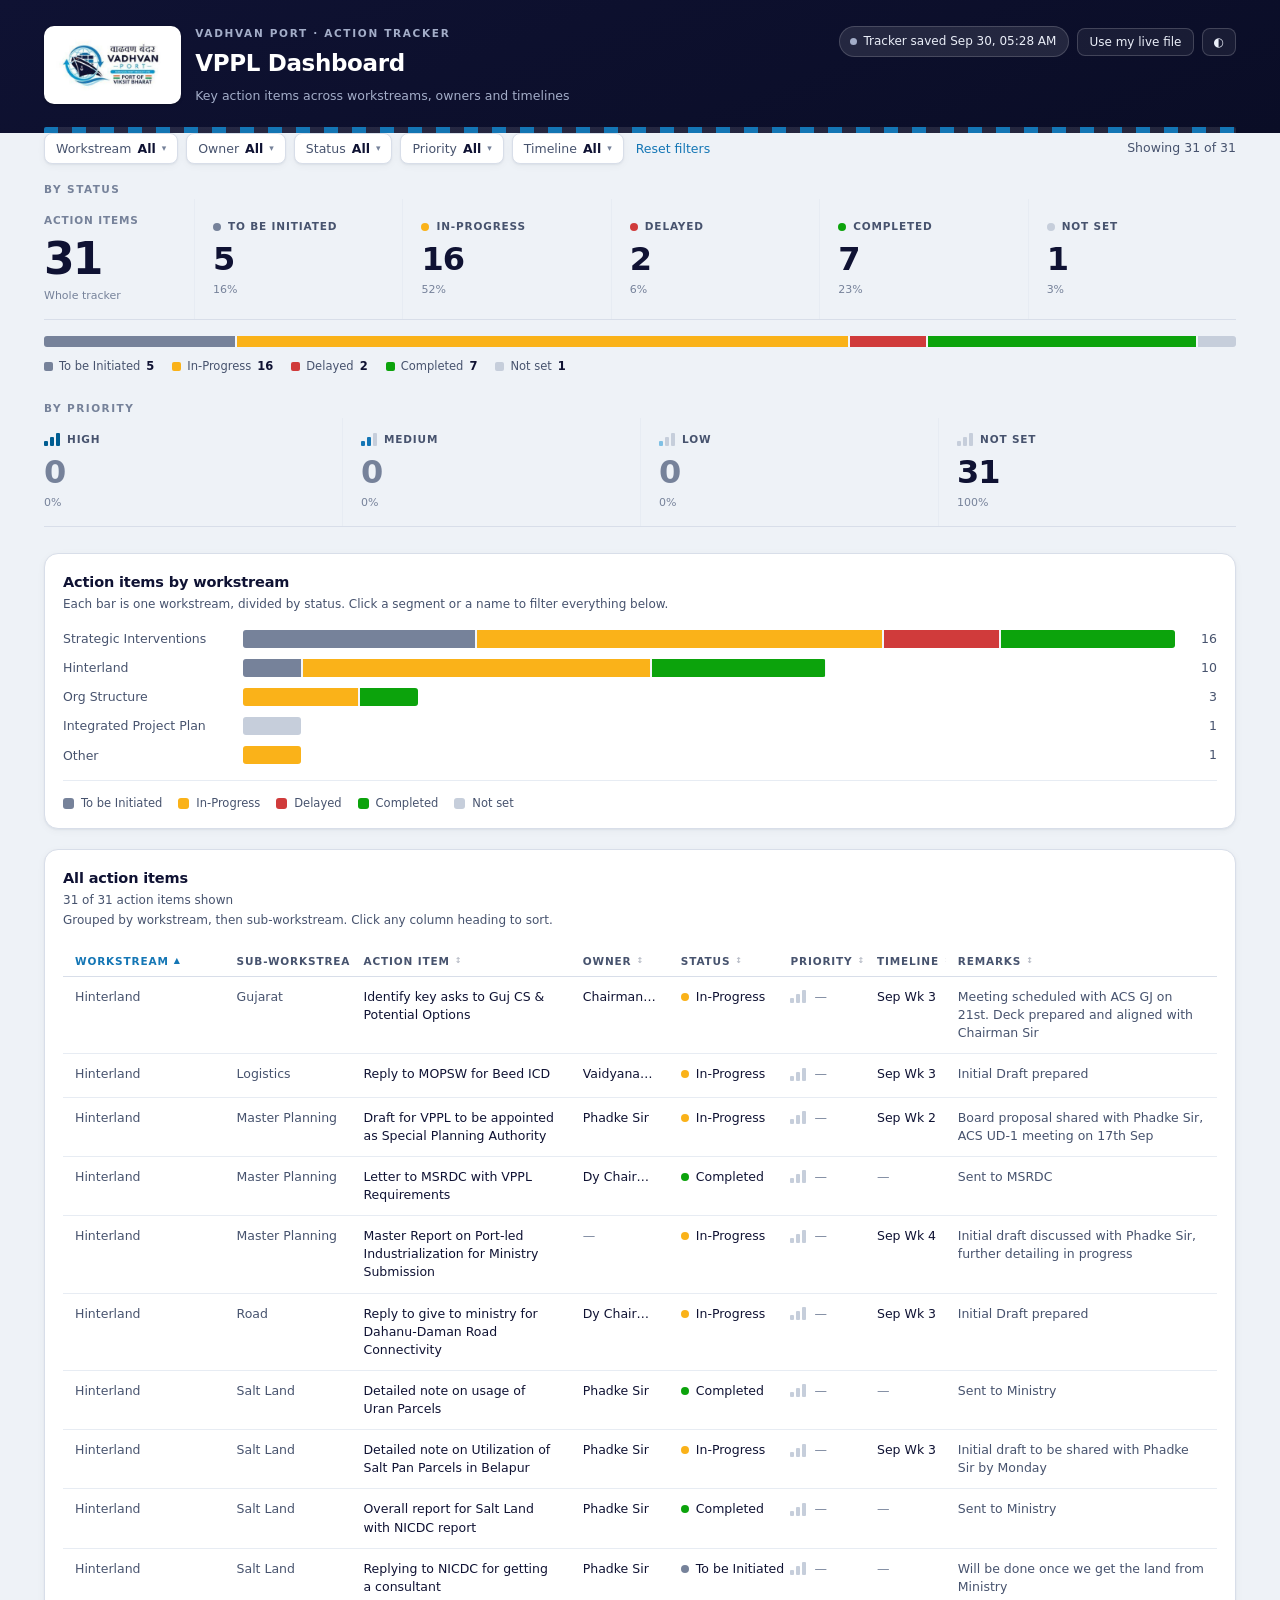
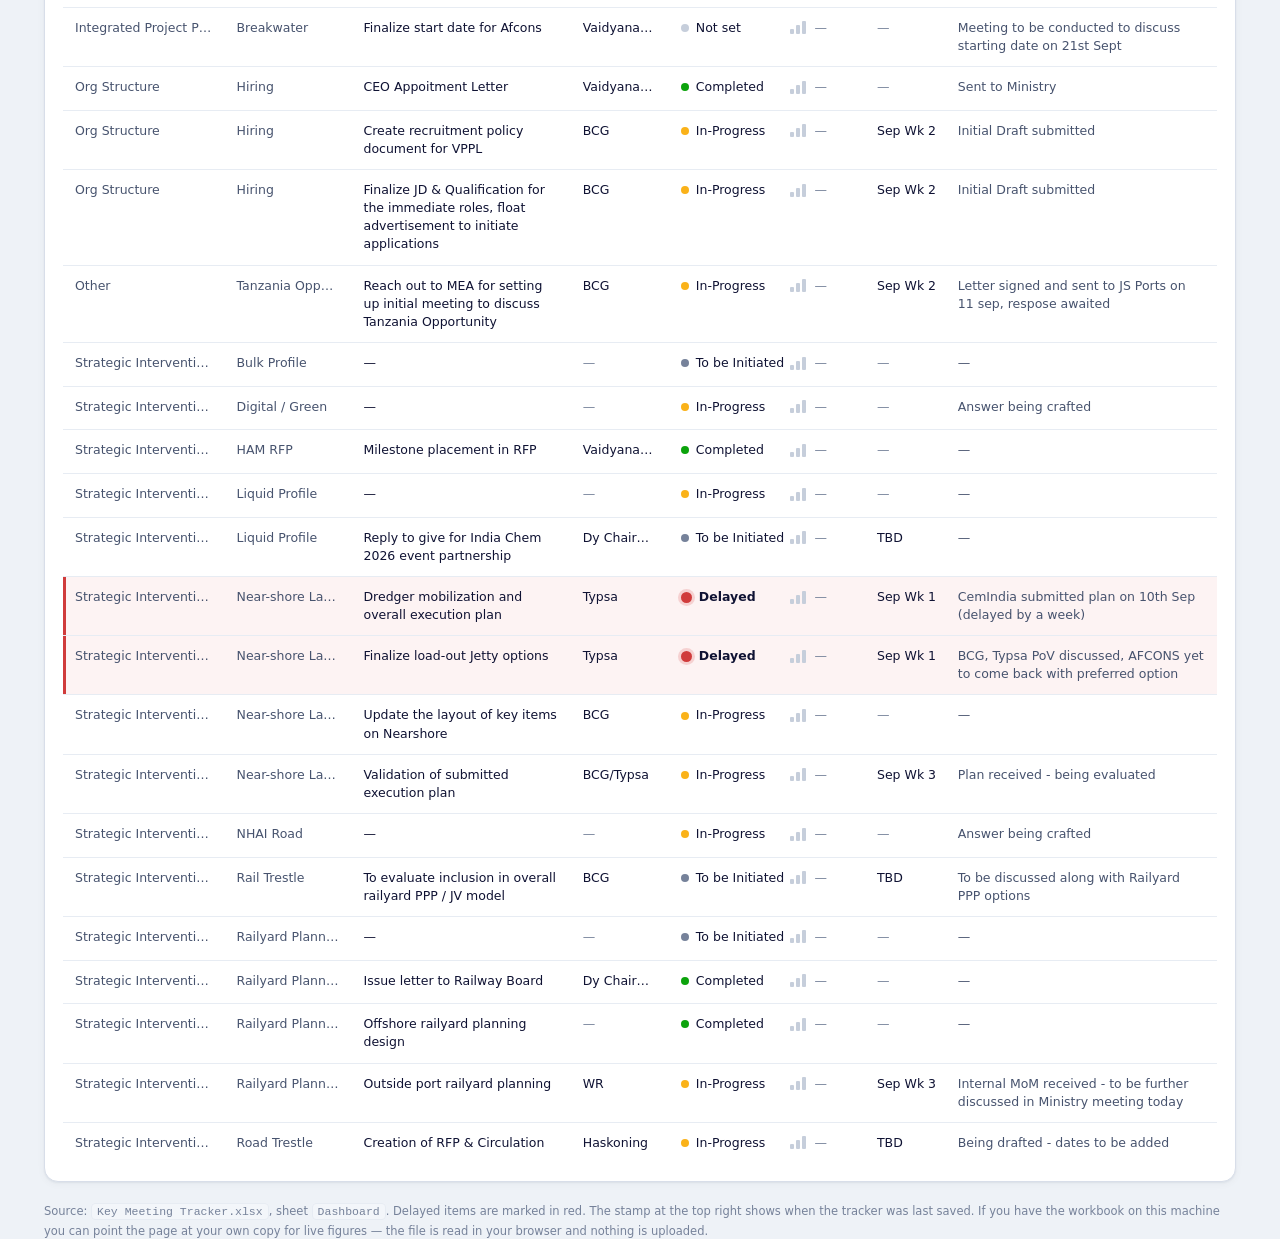
==== index.html @ 3ae9d43d "VPPL dashboard - static site" ====
<!DOCTYPE html>
<html lang="en">
<head>
<meta charset="UTF-8">
<meta name="viewport" content="width=device-width, initial-scale=1.0">
<title>VPPL Dashboard</title>
<link rel="stylesheet" href="base.css">
<link rel="stylesheet" href="v2.css">
</head>
<body>

<header class="masthead">
  <div class="shell">
    <div class="masthead-inner">
      <div class="brand">
        <span class="logo-chip"><img src="logo.png" alt="Vadhvan Port"></span>
        <div>
          <p class="eyebrow">Vadhvan Port &middot; Action Tracker</p>
          <h1>VPPL Dashboard</h1>
          <p>Key action items across workstreams, owners and timelines</p>
        </div>
      </div>
      <div class="masthead-tools">
        <span class="pill" id="statusPill"><span class="dot" id="statusDot"></span><span id="statusText">Loading&hellip;</span></span>
        <button class="ghost" id="btnLive" hidden>Use my live file</button>
        <label class="ghost" id="lblLoadCopy" for="filePicker" hidden>Load my copy&hellip;</label>
        <input type="file" id="filePicker" accept=".xlsx" style="display:none;">
        <button class="ghost" id="btnRefresh" hidden>Refresh</button>
        <button class="ghost" id="btnTheme" title="Switch light or dark">&#9680;</button>
      </div>
    </div>
    <div class="sounding" aria-hidden="true"></div>
  </div>
</header>

<main class="shell">

  <div class="banner" id="banner" role="status"><span id="bannerText"></span></div>

  <div class="boot-warning" id="bootWarning">
    <strong>The dashboard scripts did not run.</strong>
    If this message is still showing, the page's JavaScript was blocked or failed to load. Check that
    styles.css, xlsx.full.min.js, snapshot.js and app.js all sit alongside index.html on the server;
    the browser console will name the file it could not run.
  </div>

  <div id="dash" hidden>

    <div class="toolbar" id="toolbar">
      <button class="tb-reset" id="btnReset">Reset filters</button>
      <span class="tb-count" id="resultCount"></span>
    </div>

    <section class="strip" aria-label="Summary by status">
      <p class="strip-label">By status</p>
      <div class="stats" id="stats" data-style="rail"></div>
    </section>

    <section class="strip" aria-label="Summary by priority">
      <p class="strip-label">By priority</p>
      <div class="stats" id="priorityStats" data-style="rail"></div>
    </section>

    <section class="card">
      <div class="card-head">
        <div>
          <h2>Action items by workstream</h2>
          <p class="sub">Each bar is one workstream, divided by status. Click a segment or a name to filter everything below.</p>
        </div>
      </div>
      <div class="bars" id="bars"></div>
      <div class="legend" id="statusLegend"></div>
    </section>

    <section class="card" id="priorityCard" hidden>
      <div class="card-head">
        <div>
          <h2>Priority</h2>
          <p class="sub">Taller bars mean higher priority, the way deeper soundings read on a chart. Click to filter.</p>
        </div>
        <div class="pri-legend" id="priorityLegend"></div>
      </div>
      <div class="bars" id="priorityBars"></div>
    </section>

    <section class="card">
      <div class="card-head">
        <div>
          <h2>All action items</h2>
          <p class="sub" id="tableSub"></p>
          <p class="sub">Grouped by workstream, then sub-workstream. Click any column heading to sort.</p>
        </div>
      </div>
      <div class="table-scroll">
        <table>
          <colgroup>
            <col style="width:14%"><col style="width:11%"><col style="width:19%"><col style="width:8.5%">
            <col style="width:9.5%"><col style="width:7.5%"><col style="width:7%"><col style="width:23.5%">
          </colgroup>
          <thead>
            <tr>
              <th scope="col" data-key="workstream">Workstream</th>
              <th scope="col" data-key="subWorkstream">Sub-Workstream</th>
              <th scope="col" data-key="actionItem">Action Item</th>
              <th scope="col" data-key="owner">Owner</th>
              <th scope="col" data-key="status">Status</th>
              <th scope="col" data-key="priority">Priority</th>
              <th scope="col" data-key="timeline">Timeline</th>
              <th scope="col" data-key="remarks">Remarks</th>
            </tr>
          </thead>
          <tbody id="tableBody"></tbody>
        </table>
      </div>
    </section>

    <footer>
      Source: <code>Key Meeting Tracker.xlsx</code>, sheet <code>Dashboard</code>. Delayed items are marked in red.
      The stamp at the top right shows when the tracker was last saved. If you have the workbook on this
      machine you can point the page at your own copy for live figures &mdash; the file is read in your
      browser and nothing is uploaded.
    </footer>

  </div>
</main>

<div class="tip" id="tip" role="tooltip"></div>

<script src="xlsx.full.min.js"></script>
<script src="snapshot.js"></script>
<script src="app.js"></script>
</body>
</html>
---- base.css ----
/* VPPL Dashboard - port & maritime treatment.
   Light ground is sea-mist rather than paper-cream; depth-of-water blues carry
   priority, and the reserved status palette carries state. The two never share a hue. */

:root{
  color-scheme: light;

  /* Palette sampled pixel-for-pixel from the Vadhvan Port logo:
       #0F1233 navy   - the VADHVAN wordmark
       #1476B5 ocean  - the ship and wave marks
       #005D91 deep   - the darkest wave cores
     The logo's saffron and green (#1E7D43) are deliberately NOT used anywhere in the
     data, because they would be mistaken for the In-Progress and Completed status
     colours. Brand identity lives in the chrome; status keeps its own meaning. */
  --brand-navy:#0f1233;
  --brand-blue:#1476b5;
  --brand-deep:#005d91;

  --page:#eef2f7;
  --surface:#ffffff;
  --surface-sunk:#f3f6fa;
  --masthead:#0f1233;
  --masthead-2:#0a0d26;

  --ink:#0f1233;
  --ink-2:#47536e;
  --ink-3:#76829a;
  --ink-on-deep:#eaeef8;
  --ink-on-deep-2:#a3adc8;

  --rule:#d8dee9;
  --rule-soft:#e7ecf3;
  --accent:#1476b5;
  --accent-soft:rgba(20,118,181,0.10);

  /* state - reserved, never reused for a series */
  --st-good:#0ca30c;
  --st-warning:#fab219;
  --st-serious:#ec835a;
  --st-critical:#d03b3b;
  --st-neutral:#76829a;
  --st-unset:#c6cedb;

  /* priority - deep to shallow in the logo's own blues, so it never collides with a
     status colour. The bar count carries the rank as well as the shade. */
  --pri-high:#005d91;
  --pri-med:#1476b5;
  --pri-low:#7fc0e4;
  --pri-none:#c6cedb;

  --shadow:0 1px 2px rgba(11,42,63,0.06), 0 2px 8px rgba(11,42,63,0.04);
  --shadow-lift:0 8px 24px rgba(11,42,63,0.16);
}

@media (prefers-color-scheme: dark){
  :root:not([data-theme="light"]){
    color-scheme: dark;
    --page:#060912;
    --surface:#0d1224;
    --surface-sunk:#141a30;
    --masthead:#0a0d26;
    --masthead-2:#060912;

    --ink:#e9edf7;
    --ink-2:#a6b1c9;
    --ink-3:#7b87a0;
    --ink-on-deep:#eaeef8;
    --ink-on-deep-2:#a3adc8;

    --rule:#1e2740;
    --rule-soft:#161d31;
    --accent:#4fa8dc;
    --accent-soft:rgba(79,168,220,0.16);

    --st-neutral:#7b87a0;
    --st-unset:#232c42;

    --pri-high:#a9d8f2;
    --pri-med:#4fa8dc;
    --pri-low:#1476b5;
    --pri-none:#232c42;

    --shadow:0 1px 2px rgba(0,0,0,0.5), 0 2px 10px rgba(0,0,0,0.35);
    --shadow-lift:0 10px 28px rgba(0,0,0,0.55);
  }
}
:root[data-theme="dark"]{
  color-scheme: dark;
  --page:#060912;
  --surface:#0d1224;
  --surface-sunk:#141a30;
  --masthead:#0a0d26;
  --masthead-2:#060912;

  --ink:#e9edf7;
  --ink-2:#a6b1c9;
  --ink-3:#7b87a0;
  --ink-on-deep:#eaeef8;
  --ink-on-deep-2:#a3adc8;

  --rule:#1e2740;
  --rule-soft:#161d31;
  --accent:#4fa8dc;
  --accent-soft:rgba(79,168,220,0.16);

  --st-neutral:#7b87a0;
  --st-unset:#232c42;

  --pri-high:#a9d8f2;
  --pri-med:#4fa8dc;
  --pri-low:#1476b5;
  --pri-none:#232c42;

  --shadow:0 1px 2px rgba(0,0,0,0.5), 0 2px 10px rgba(0,0,0,0.35);
  --shadow-lift:0 10px 28px rgba(0,0,0,0.55);
}

*{ box-sizing:border-box; }
[hidden]{ display:none !important; }

body{
  margin:0;
  background:var(--page);
  color:var(--ink);
  font-family: system-ui, -apple-system, "Segoe UI", sans-serif;
  font-size:14px;
  line-height:1.45;
  -webkit-font-smoothing:antialiased;
}

.shell{ max-width:1240px; margin:0 auto; padding:0 24px; }
@media (max-width:640px){ .shell{ padding:0 16px; } }

/* ---------- masthead ---------- */
.masthead{
  background:linear-gradient(160deg, var(--masthead) 0%, var(--masthead-2) 100%);
  color:var(--ink-on-deep);
  padding-block:26px 0;
}
.masthead-inner{ display:flex; flex-wrap:wrap; align-items:flex-start; justify-content:space-between; gap:20px; }
/* The logo sits on a white chip so it reads cleanly on the deep ground whether or not
   the source artwork has a transparent background. */
.brand{ display:flex; align-items:center; gap:14px; }
.logo-chip{
  background:#fff; border-radius:10px; padding:7px 9px; flex:none;
  box-shadow:0 1px 3px rgba(0,0,0,0.25);
}
/* The lockup carries three lines of small type, so it needs real height to stay legible. */
.logo-chip img{ display:block; height:64px; width:auto; }
@media (max-width:520px){ .logo-chip img{ height:44px; } }

.brand h1{
  margin:0;
  font-size:23px;
  font-weight:650;
  letter-spacing:-0.015em;
  color:#fff;
}
.brand .eyebrow{
  margin:0 0 6px;
  font-size:10.5px;
  font-weight:600;
  letter-spacing:0.16em;
  text-transform:uppercase;
  color:var(--ink-on-deep-2);
}
.brand p{ margin:6px 0 0; font-size:12.5px; color:var(--ink-on-deep-2); }

.masthead-tools{ display:flex; flex-wrap:wrap; align-items:center; gap:8px; }

.pill{
  display:inline-flex; align-items:center; gap:7px;
  font-size:12px; color:var(--ink-on-deep);
  background:rgba(255,255,255,0.10);
  border:1px solid rgba(255,255,255,0.16);
  border-radius:999px; padding:6px 12px 6px 10px;
}
.pill .dot{ width:7px; height:7px; border-radius:50%; background:var(--ink-on-deep-2); flex:none; }
.pill .dot.live{ background:#43d17a; animation:beacon 2.4s ease-in-out infinite; }
@media (prefers-reduced-motion: reduce){ .pill .dot.live{ animation:none; } }
@keyframes beacon{ 0%,100%{ box-shadow:0 0 0 0 rgba(67,209,122,0.45);} 55%{ box-shadow:0 0 0 5px rgba(67,209,122,0);} }

.ghost{
  appearance:none; cursor:pointer; font-family:inherit; font-size:12px;
  color:var(--ink-on-deep); background:rgba(255,255,255,0.06);
  border:1px solid rgba(255,255,255,0.18); border-radius:8px; padding:6px 11px;
  display:inline-block;
}
.ghost:hover{ background:rgba(255,255,255,0.14); }
.ghost:focus-visible, .filter-btn:focus-visible, .seg:focus-visible{ outline:2px solid #6fd0ee; outline-offset:2px; }

/* Chart scale bar: alternating ticks, the way a nautical chart prints its scale. */
.sounding{
  height:6px; margin-top:22px;
  background:repeating-linear-gradient(90deg,
    var(--brand-blue) 0 14px,
    rgba(255,255,255,0.10) 14px 28px);
  border-radius:2px 2px 0 0;
}

/* ---------- body ---------- */
main{ padding-block:22px 64px; }

.banner{ display:none; gap:10px; align-items:flex-start; border-radius:10px; padding:12px 14px; margin-bottom:16px; font-size:13px; border:1px solid var(--rule); background:var(--surface); }
.banner.show{ display:flex; }
.banner.error{ background:rgba(208,59,59,0.10); }
.banner.warning{ background:rgba(250,178,25,0.15); }
.banner.info{ background:var(--accent-soft); }

.boot-warning{ background:rgba(250,178,25,0.15); border:1px solid var(--rule); border-radius:10px; padding:14px 16px; font-size:13px; }
.boot-warning strong{ display:block; margin-bottom:4px; }

/* ---------- filters ---------- */
.toolbar{ display:flex; flex-wrap:wrap; align-items:center; gap:8px; margin-bottom:18px; }
.filter{ position:relative; }
.filter-btn{
  display:flex; align-items:center; gap:6px; cursor:pointer; font-family:inherit; font-size:12.5px;
  background:var(--surface); color:var(--ink); border:1px solid var(--rule);
  border-radius:8px; padding:7px 11px; box-shadow:var(--shadow);
}
.filter-btn:hover{ border-color:var(--accent); }
.filter-btn .fname{ color:var(--ink-2); }
.filter-btn .fval{ font-weight:650; }
.filter-btn .caret{ color:var(--ink-3); font-size:9px; }
.filter-panel{
  position:absolute; top:calc(100% + 6px); left:0; z-index:30;
  min-width:236px; max-width:300px; background:var(--surface);
  border:1px solid var(--rule); border-radius:10px; box-shadow:var(--shadow-lift); padding:8px;
}
.filter-panel[hidden]{ display:none; }
.panel-actions{ display:flex; gap:8px; padding:2px 4px 8px; border-bottom:1px solid var(--rule-soft); margin-bottom:6px; }
.panel-actions button{ background:none; border:none; cursor:pointer; font-family:inherit; color:var(--accent); font-size:12px; padding:2px 4px; }
.panel-options{ max-height:260px; overflow-y:auto; display:flex; flex-direction:column; gap:1px; }
.opt{ display:flex; align-items:center; gap:8px; padding:6px; border-radius:6px; font-size:12.5px; cursor:pointer; }
.opt:hover{ background:var(--surface-sunk); }
.opt input{ flex:none; accent-color:var(--accent); }
.opt span{ overflow:hidden; text-overflow:ellipsis; white-space:nowrap; }
.tb-reset{ background:none; border:none; cursor:pointer; font-family:inherit; color:var(--accent); font-size:12.5px; padding:6px 4px; }
.tb-count{ margin-left:auto; color:var(--ink-2); font-size:12.5px; font-variant-numeric:tabular-nums; }

/* ---------- cards ---------- */
.card{ background:var(--surface); border:1px solid var(--rule); border-radius:14px; box-shadow:var(--shadow); padding:18px 18px 16px; margin-bottom:20px; }
.card-head{ display:flex; flex-wrap:wrap; align-items:baseline; justify-content:space-between; gap:10px; margin-bottom:16px; }
.card h2{ margin:0; font-size:14.5px; font-weight:650; letter-spacing:-0.01em; }
.card .sub{ margin:3px 0 0; font-size:12px; color:var(--ink-2); }

/* ---------- workstream bars ---------- */
.bars{ display:flex; flex-direction:column; gap:11px; }
.bar-row{ display:grid; grid-template-columns:168px 1fr 30px; align-items:center; gap:12px; }
@media (max-width:640px){ .bar-row{ grid-template-columns:104px 1fr 26px; gap:8px; } }
.bar-name{
  font-size:12.5px; color:var(--ink-2); overflow:hidden; text-overflow:ellipsis; white-space:nowrap;
  background:none; border:0; padding:0; font-family:inherit; text-align:left; cursor:pointer; width:100%;
}
.bar-name:hover{ color:var(--accent); text-decoration:underline; }
.bar-name:focus-visible{ outline:2px solid var(--accent); outline-offset:2px; border-radius:3px; }
.bar-track{ display:flex; gap:2px; height:18px; border-radius:3px; overflow:hidden; background:var(--surface-sunk); }
.seg{ height:100%; min-width:3px; border:0; padding:0; cursor:pointer; }
.seg:hover, .seg:focus{ filter:brightness(1.12); }
.bar-total{ font-size:12.5px; color:var(--ink-2); text-align:right; font-variant-numeric:tabular-nums; }
.bar-row.is-dim{ opacity:.34; }
.bar-row.is-sel .bar-name{ color:var(--accent); font-weight:650; }

.legend{ display:flex; flex-wrap:wrap; gap:16px; margin-top:16px; padding-top:14px; border-top:1px solid var(--rule-soft); }
.legend-item{ display:flex; align-items:center; gap:7px; font-size:11.5px; color:var(--ink-2); }
.legend-swatch{ width:11px; height:11px; border-radius:3px; flex:none; }

/* ---------- priority meter ---------- */
.pri{ display:inline-flex; align-items:center; gap:8px; white-space:nowrap; }
.meter{ display:inline-flex; align-items:flex-end; gap:2px; height:13px; }
.meter i{ width:4px; border-radius:1px; background:var(--pri-none); display:block; }
.meter i:nth-child(1){ height:5px; }
.meter i:nth-child(2){ height:9px; }
.meter i:nth-child(3){ height:13px; }
.pri-label{ font-size:12.5px; }
.pri-high .pri-label, .pri-med .pri-label{ font-weight:600; }
.pri-none .pri-label{ color:var(--ink-3); }

.pri-legend{ display:flex; flex-wrap:wrap; align-items:center; gap:16px; }
.pri-legend .legend-item .meter{ height:12px; }

/* ---------- table ---------- */
.table-scroll{ overflow-x:auto; }
table{ border-collapse:collapse; table-layout:fixed; width:100%; min-width:1020px; font-size:12.5px; }
thead th{
  text-align:left; padding:0; white-space:nowrap;
  border-bottom:1px solid var(--rule); position:sticky; top:0; background:var(--surface); z-index:2;
}
.th-sort{
  display:flex; align-items:center; gap:5px; width:100%;
  background:none; border:0; padding:9px 12px; cursor:pointer; text-align:left;
  font-family:inherit; font-size:10.5px; font-weight:600; letter-spacing:0.08em;
  text-transform:uppercase; color:var(--ink-2);
}
.th-sort:hover{ color:var(--accent); }
.th-sort:focus-visible{ outline:2px solid var(--accent); outline-offset:-2px; }
.th-arrow{ font-size:8px; opacity:.4; }
thead th.is-sorted .th-sort{ color:var(--accent); }
thead th.is-sorted .th-arrow{ opacity:1; }
tbody td{ padding:11px 12px; border-bottom:1px solid var(--rule-soft); vertical-align:top; }
tbody tr:last-child td{ border-bottom:0; }
tbody tr:hover td{ background:var(--surface-sunk); }
tbody tr.is-delayed td{ background:rgba(208,59,59,0.06); }
tbody tr.is-delayed:hover td{ background:rgba(208,59,59,0.11); }
tbody tr.is-delayed td:first-child{ box-shadow:inset 3px 0 0 var(--st-critical); }
td.c-stream{ color:var(--ink-2); overflow:hidden; text-overflow:ellipsis; white-space:nowrap; }
td.c-action{ overflow-wrap:anywhere; }
/* Remarks carry the detail people actually read, including line breaks typed in the
   sheet, so they wrap in full rather than being clipped to one line. */
td.c-remarks{ color:var(--ink-2); }
td.c-remarks span{ display:block; white-space:pre-wrap; overflow-wrap:anywhere; }
td.c-owner{ overflow:hidden; text-overflow:ellipsis; white-space:nowrap; }
td.c-time{ white-space:nowrap; }
td.c-blank{ color:var(--ink-3); }
.state{ display:inline-flex; align-items:center; gap:7px; white-space:nowrap; }
.state-dot{ width:8px; height:8px; border-radius:50%; flex:none; }
.state.is-delayed .state-dot{ width:11px; height:11px; box-shadow:0 0 0 3px rgba(208,59,59,0.18); }
.state.is-delayed{ font-weight:650; }
.empty td{ text-align:center; color:var(--ink-2); padding:34px 12px; }

/* ---------- tooltip ---------- */
.tip{
  position:fixed; z-index:60; pointer-events:none; max-width:250px;
  background:var(--masthead); color:#fff; border-radius:8px; padding:8px 11px; font-size:12px;
  box-shadow:var(--shadow-lift); opacity:0; transform:translateY(4px);
  transition:opacity .12s ease, transform .12s ease;
}
.tip.show{ opacity:1; transform:translateY(0); }
.tip b{ display:block; font-size:13px; }
.tip span{ display:block; opacity:.75; margin-top:1px; }

footer{ color:var(--ink-3); font-size:11.5px; line-height:1.6; }
footer code{ background:var(--surface-sunk); border:1px solid var(--rule-soft); padding:1px 5px; border-radius:4px; }
---- v2.css ----
/* v2 - stat rail + pipeline.
   No boxes at all: the figures sit straight on the page, separated by hairlines, the way
   Grafana and Mercury lead with big numbers. Composition moves into one slim pipeline bar
   underneath, which is the honest way to read a part-to-whole across five states. */

.strip{ margin-bottom:26px; }
.strip-label{
  margin:0 0 2px; font-size:10.5px; font-weight:650; letter-spacing:0.14em;
  text-transform:uppercase; color:var(--ink-3);
}

.stats{
  display:flex; flex-wrap:wrap; align-items:stretch;
  border-bottom:1px solid var(--rule);
}

.rail-cell{
  flex:1 1 130px; min-width:118px;
  background:none; border:0; border-left:1px solid var(--rule-soft);
  padding:14px 18px 15px; margin:0;
  font:inherit; color:inherit; text-align:left; cursor:pointer;
  position:relative;
  transition:background .14s ease;
}
.rail-cell:first-child{ border-left:0; padding-left:0; }
.rail-cell:hover{ background:var(--surface-sunk); }
.rail-cell:focus-visible{ outline:2px solid var(--accent); outline-offset:-2px; }

/* Selection is an underline in the group's own colour - no ring, no fill. */
.rail-cell::after{
  content:''; position:absolute; left:0; right:0; bottom:-1px; height:2px;
  background:var(--c, var(--accent)); opacity:0; transition:opacity .14s ease;
}
.rail-cell.is-active::after{ opacity:1; }
.rail-cell.is-active .rc-value{ color:var(--ink); }

.rc-label{
  display:flex; align-items:center; gap:7px; margin-bottom:9px;
  font-size:10.5px; font-weight:650; letter-spacing:0.08em; text-transform:uppercase;
  color:var(--ink-2); white-space:nowrap;
}
.rc-dot{ width:8px; height:8px; border-radius:50%; background:var(--c); flex:none; }
.rc-label .meter{ height:12px; }
.rc-value{
  display:block; font-size:32px; font-weight:650; line-height:1;
  letter-spacing:-0.03em; font-variant-numeric:tabular-nums; color:var(--ink);
}
.rc-sub{ display:block; margin-top:7px; font-size:11px; color:var(--ink-3); font-variant-numeric:tabular-nums; }
.rail-cell.is-empty .rc-value{ color:var(--ink-3); }

/* The headline figure is bigger and carries the brand navy, no panel behind it. */
.rail-cell.is-hero{ flex:0 0 auto; min-width:150px; padding-right:26px; }
.rail-cell.is-hero .rc-value{ font-size:44px; color:var(--brand-navy); letter-spacing:-0.04em; }
.rail-cell.is-hero .rc-label{ color:var(--ink-3); }
:root[data-theme="dark"] .rail-cell.is-hero .rc-value,
:root:not([data-theme="light"]) .rail-cell.is-hero .rc-value{ color:var(--ink); }

/* One slim bar carries the whole composition. */
.pipeline{
  display:flex; gap:2px; height:11px; margin-top:16px;
  border-radius:3px; overflow:hidden; background:var(--surface-sunk);
}
.pipe-seg{ height:100%; min-width:3px; border:0; padding:0; cursor:pointer; }
.pipe-seg:hover, .pipe-seg:focus{ filter:brightness(1.12); }
.pipe-seg:focus-visible{ outline:2px solid var(--accent); outline-offset:2px; }
.pipe-caption{
  display:flex; flex-wrap:wrap; gap:18px; margin-top:11px;
  font-size:11.5px; color:var(--ink-2);
}
.pipe-caption span{ display:flex; align-items:center; gap:6px; }
.pipe-caption i{ width:9px; height:9px; border-radius:2px; flex:none; }
.pipe-caption b{ color:var(--ink); font-variant-numeric:tabular-nums; }

@media (max-width:760px){
  .stats{ border-bottom:0; }
  .rail-cell{ flex:1 1 44%; border-left:0; border-top:1px solid var(--rule-soft); padding-left:0; }
  .rail-cell.is-hero{ flex:1 1 100%; border-top:0; }
  .rc-value{ font-size:26px; }
  .rail-cell.is-hero .rc-value{ font-size:36px; }
}
@media (prefers-reduced-motion: reduce){
  .rail-cell, .rail-cell::after{ transition:none; }
}
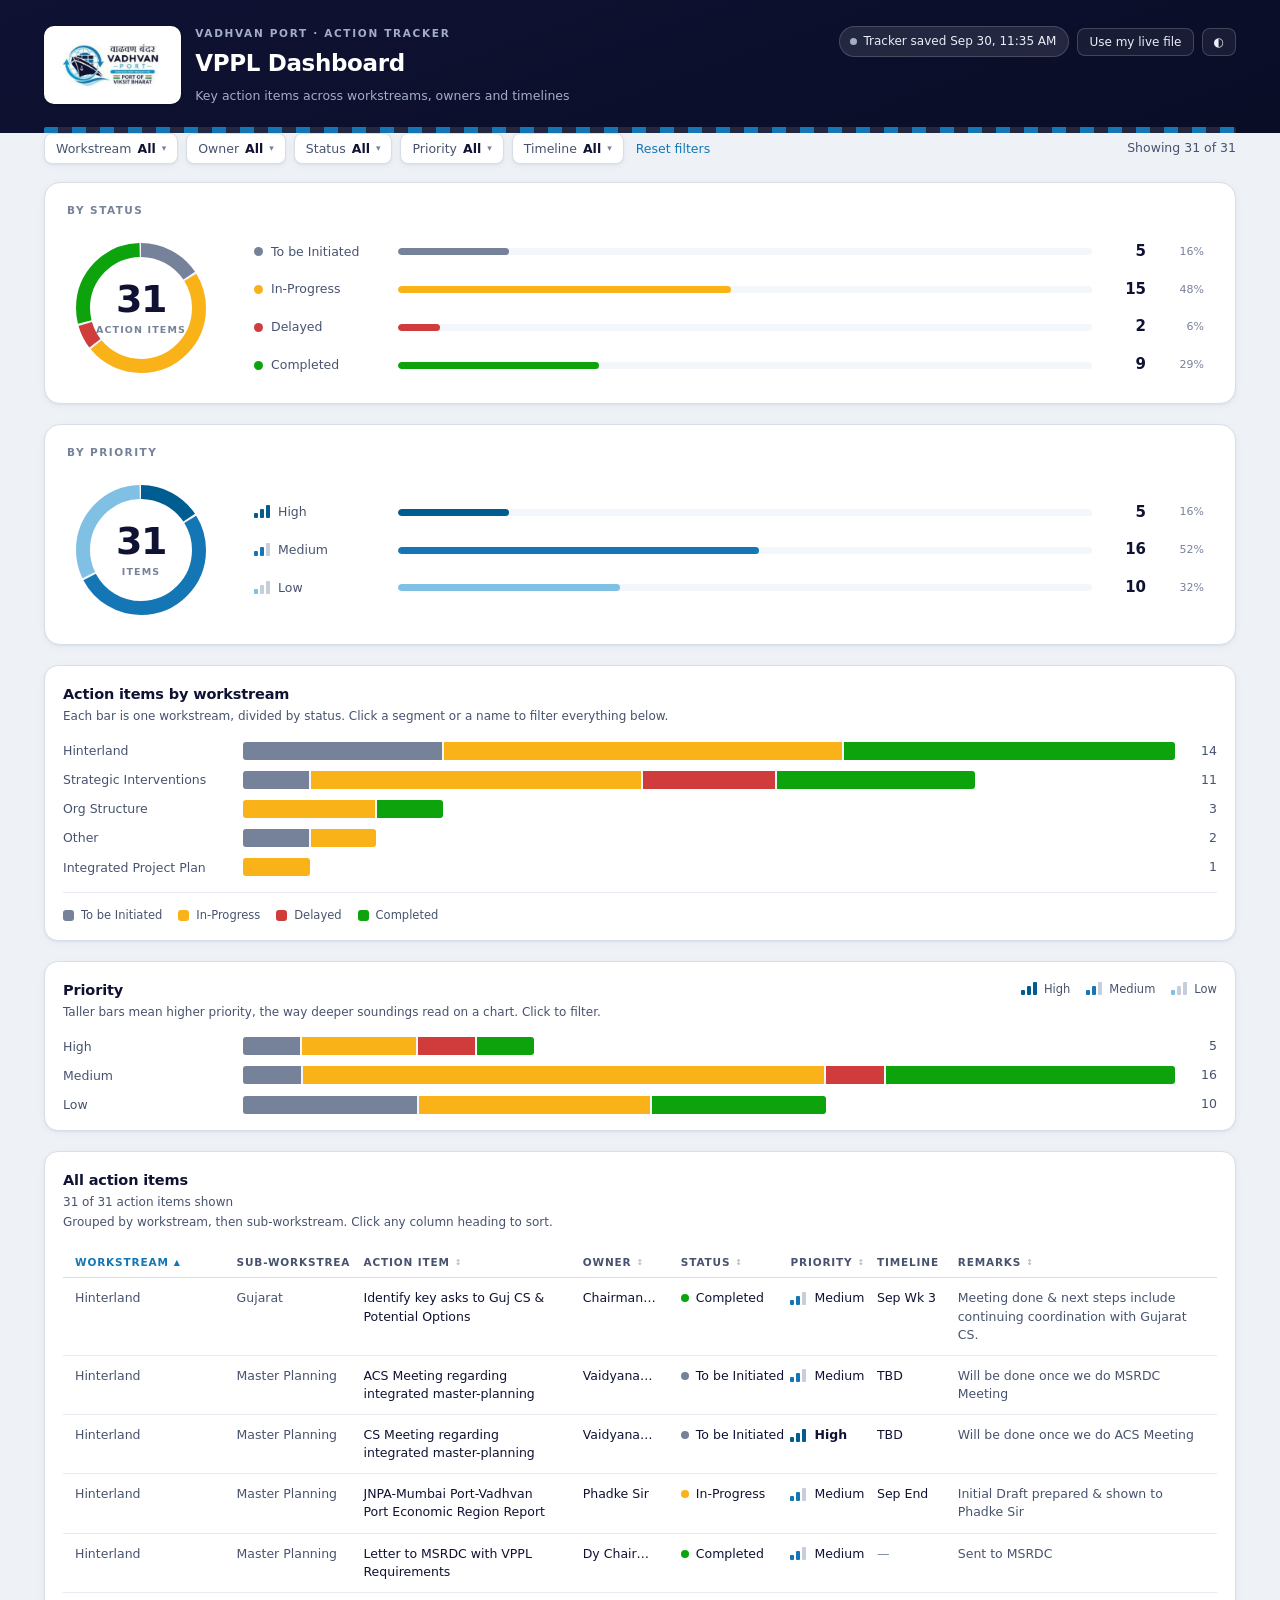
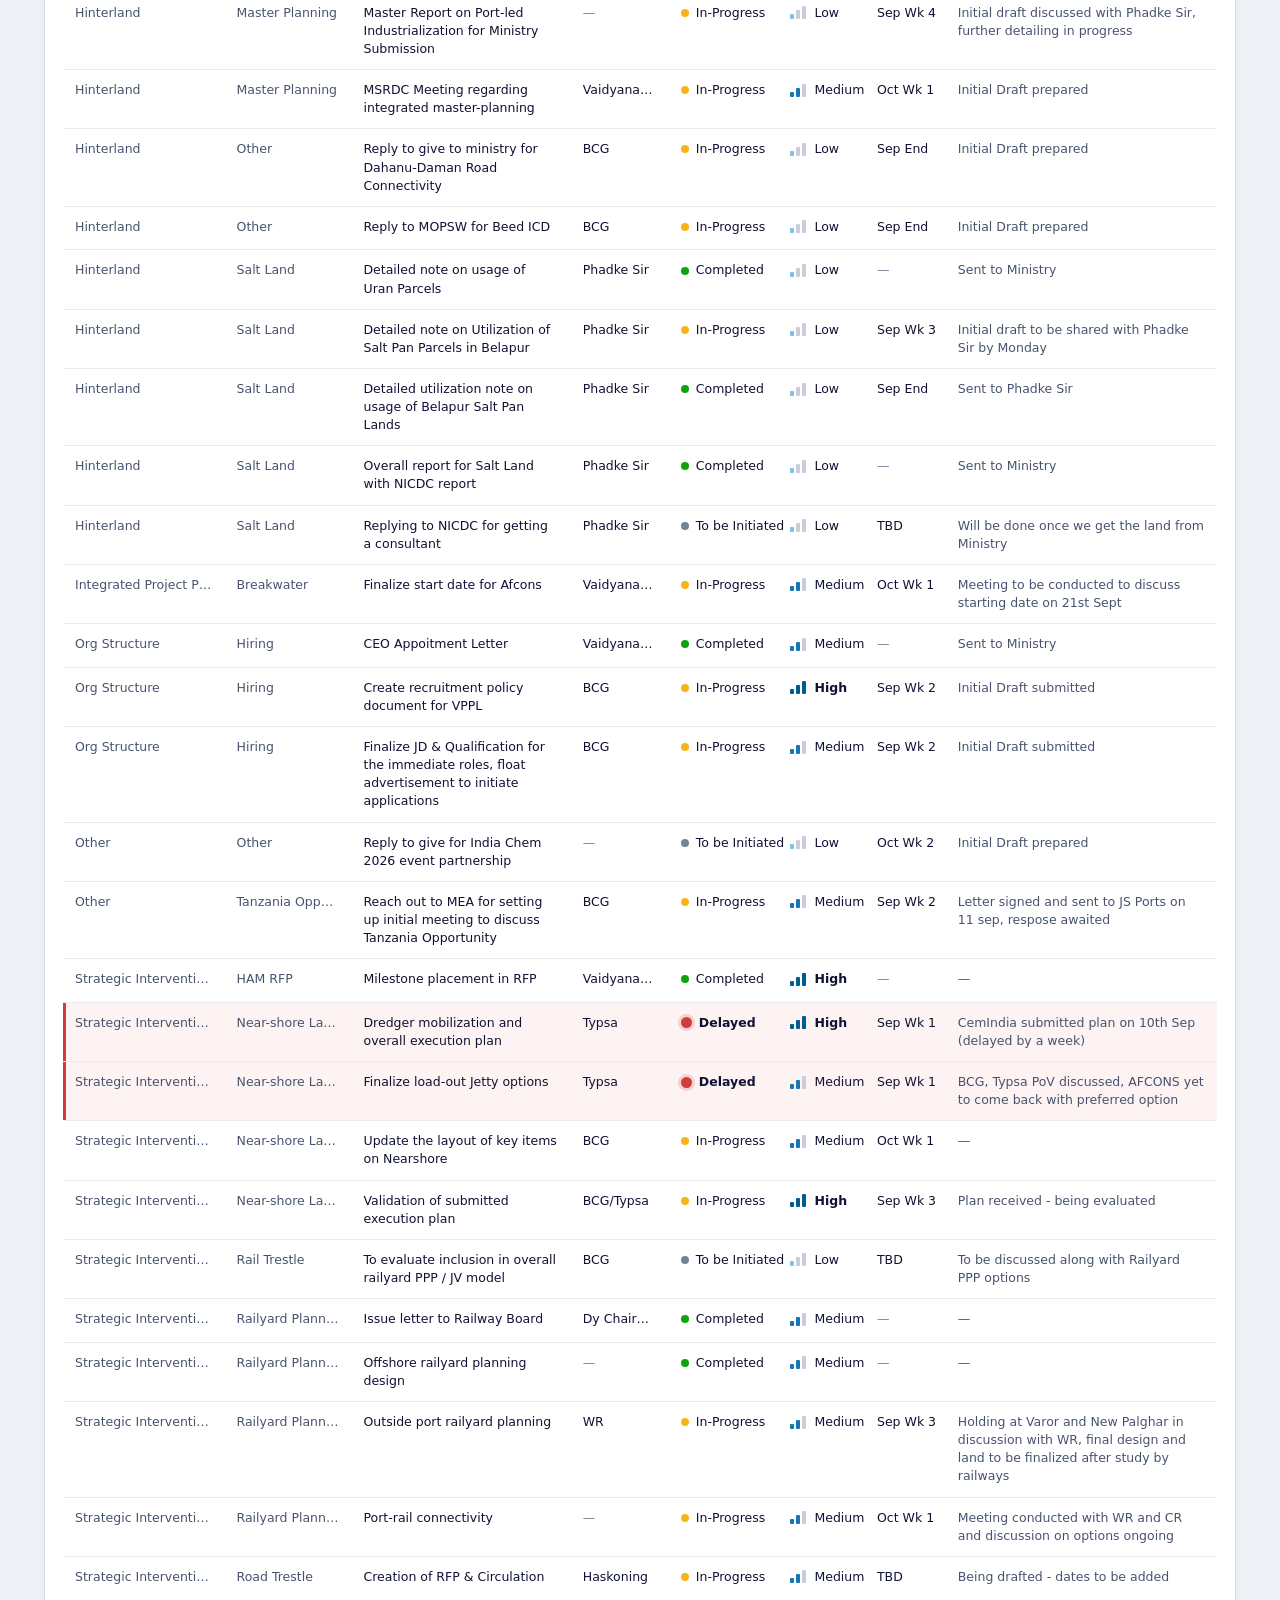
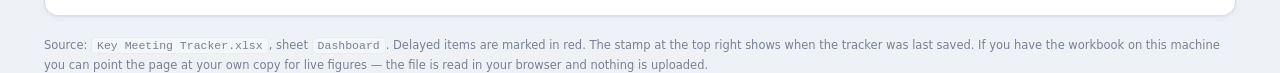
==== commit 492df54c: "Point site root at v3 (ring + rows)" ====
--- a/index.html
+++ b/index.html
@@ -5,7 +5,7 @@
 <meta name="viewport" content="width=device-width, initial-scale=1.0">
 <title>VPPL Dashboard</title>
 <link rel="stylesheet" href="base.css">
-<link rel="stylesheet" href="v2.css">
+<link rel="stylesheet" href="v3.css">
 </head>
 <body>
 
@@ -53,12 +53,12 @@
 
     <section class="strip" aria-label="Summary by status">
       <p class="strip-label">By status</p>
-      <div class="stats" id="stats" data-style="rail"></div>
+      <div class="stats" id="stats" data-style="ring"></div>
     </section>
 
     <section class="strip" aria-label="Summary by priority">
       <p class="strip-label">By priority</p>
-      <div class="stats" id="priorityStats" data-style="rail"></div>
+      <div class="stats" id="priorityStats" data-style="ring"></div>
     </section>
 
     <section class="card">
--- a/v3.css
+++ b/v3.css
@@ -0,0 +1,70 @@
+/* v3 - ring + bullet rows.
+   A thin ring with the total in the middle is the executive-dashboard convention for a
+   handful of states; the rows beside it carry the exact counts, so the ring never has to
+   be read precisely. Bullet rows replace tiles entirely. */
+
+.strip{
+  margin-bottom:20px;
+  background:var(--surface); border:1px solid var(--rule); border-radius:16px;
+  box-shadow:var(--shadow); padding:20px 22px;
+}
+.strip-label{
+  margin:0 0 16px; font-size:10.5px; font-weight:650; letter-spacing:0.14em;
+  text-transform:uppercase; color:var(--ink-3);
+}
+
+.stats{ display:flex; align-items:center; gap:30px; flex-wrap:wrap; }
+
+/* ---- the ring ---- */
+.ringwrap{ position:relative; flex:none; width:148px; height:148px; }
+.ringwrap svg{ width:100%; height:100%; transform:rotate(-90deg); }
+.ring-track{ fill:none; stroke:var(--surface-sunk); }
+.ring-seg{ fill:none; cursor:pointer; transition:opacity .15s ease, stroke-width .15s ease; }
+.ring-seg:hover{ stroke-width:17; }
+.ring-seg.is-dim{ opacity:.28; }
+.ring-center{
+  position:absolute; inset:0; display:flex; flex-direction:column;
+  align-items:center; justify-content:center; text-align:center; pointer-events:none;
+}
+.ring-center b{
+  font-size:38px; font-weight:650; line-height:1; letter-spacing:-0.035em;
+  color:var(--brand-navy); font-variant-numeric:tabular-nums;
+}
+:root[data-theme="dark"] .ring-center b,
+:root:not([data-theme="light"]) .ring-center b{ color:var(--ink); }
+.ring-center span{
+  margin-top:5px; font-size:9.5px; font-weight:650; letter-spacing:0.12em;
+  text-transform:uppercase; color:var(--ink-3);
+}
+
+/* ---- the rows beside it ---- */
+.statrows{ flex:1 1 320px; min-width:280px; display:flex; flex-direction:column; gap:2px; }
+.statrow{
+  display:grid; grid-template-columns:132px 1fr 42px 46px; align-items:center; gap:12px;
+  background:none; border:0; border-radius:8px; padding:7px 9px; margin:0;
+  font:inherit; color:inherit; text-align:left; cursor:pointer;
+  transition:background .14s ease;
+}
+.statrow:hover{ background:var(--surface-sunk); }
+.statrow:focus-visible{ outline:2px solid var(--accent); outline-offset:-2px; }
+.statrow.is-active{ background:var(--accent-soft); }
+.statrow.is-dim{ opacity:.45; }
+
+.sr-name{ display:flex; align-items:center; gap:8px; font-size:12.5px; color:var(--ink-2); white-space:nowrap; overflow:hidden; text-overflow:ellipsis; }
+.sr-dot{ width:9px; height:9px; border-radius:50%; background:var(--c); flex:none; }
+.sr-name .meter{ height:12px; }
+.statrow.is-active .sr-name{ color:var(--ink); font-weight:600; }
+
+.sr-track{ height:7px; border-radius:4px; background:var(--surface-sunk); overflow:hidden; }
+.sr-track i{ display:block; height:100%; background:var(--c); border-radius:4px; transition:width .4s cubic-bezier(.4,0,.2,1); }
+.sr-count{ font-size:15px; font-weight:650; text-align:right; font-variant-numeric:tabular-nums; }
+.sr-pct{ font-size:11px; color:var(--ink-3); text-align:right; font-variant-numeric:tabular-nums; }
+.statrow.is-empty .sr-count{ color:var(--ink-3); font-weight:600; }
+
+@media (max-width:700px){
+  .stats{ gap:18px; justify-content:center; }
+  .statrow{ grid-template-columns:104px 1fr 36px 42px; gap:8px; }
+}
+@media (prefers-reduced-motion: reduce){
+  .sr-track i, .ring-seg, .statrow{ transition:none; }
+}
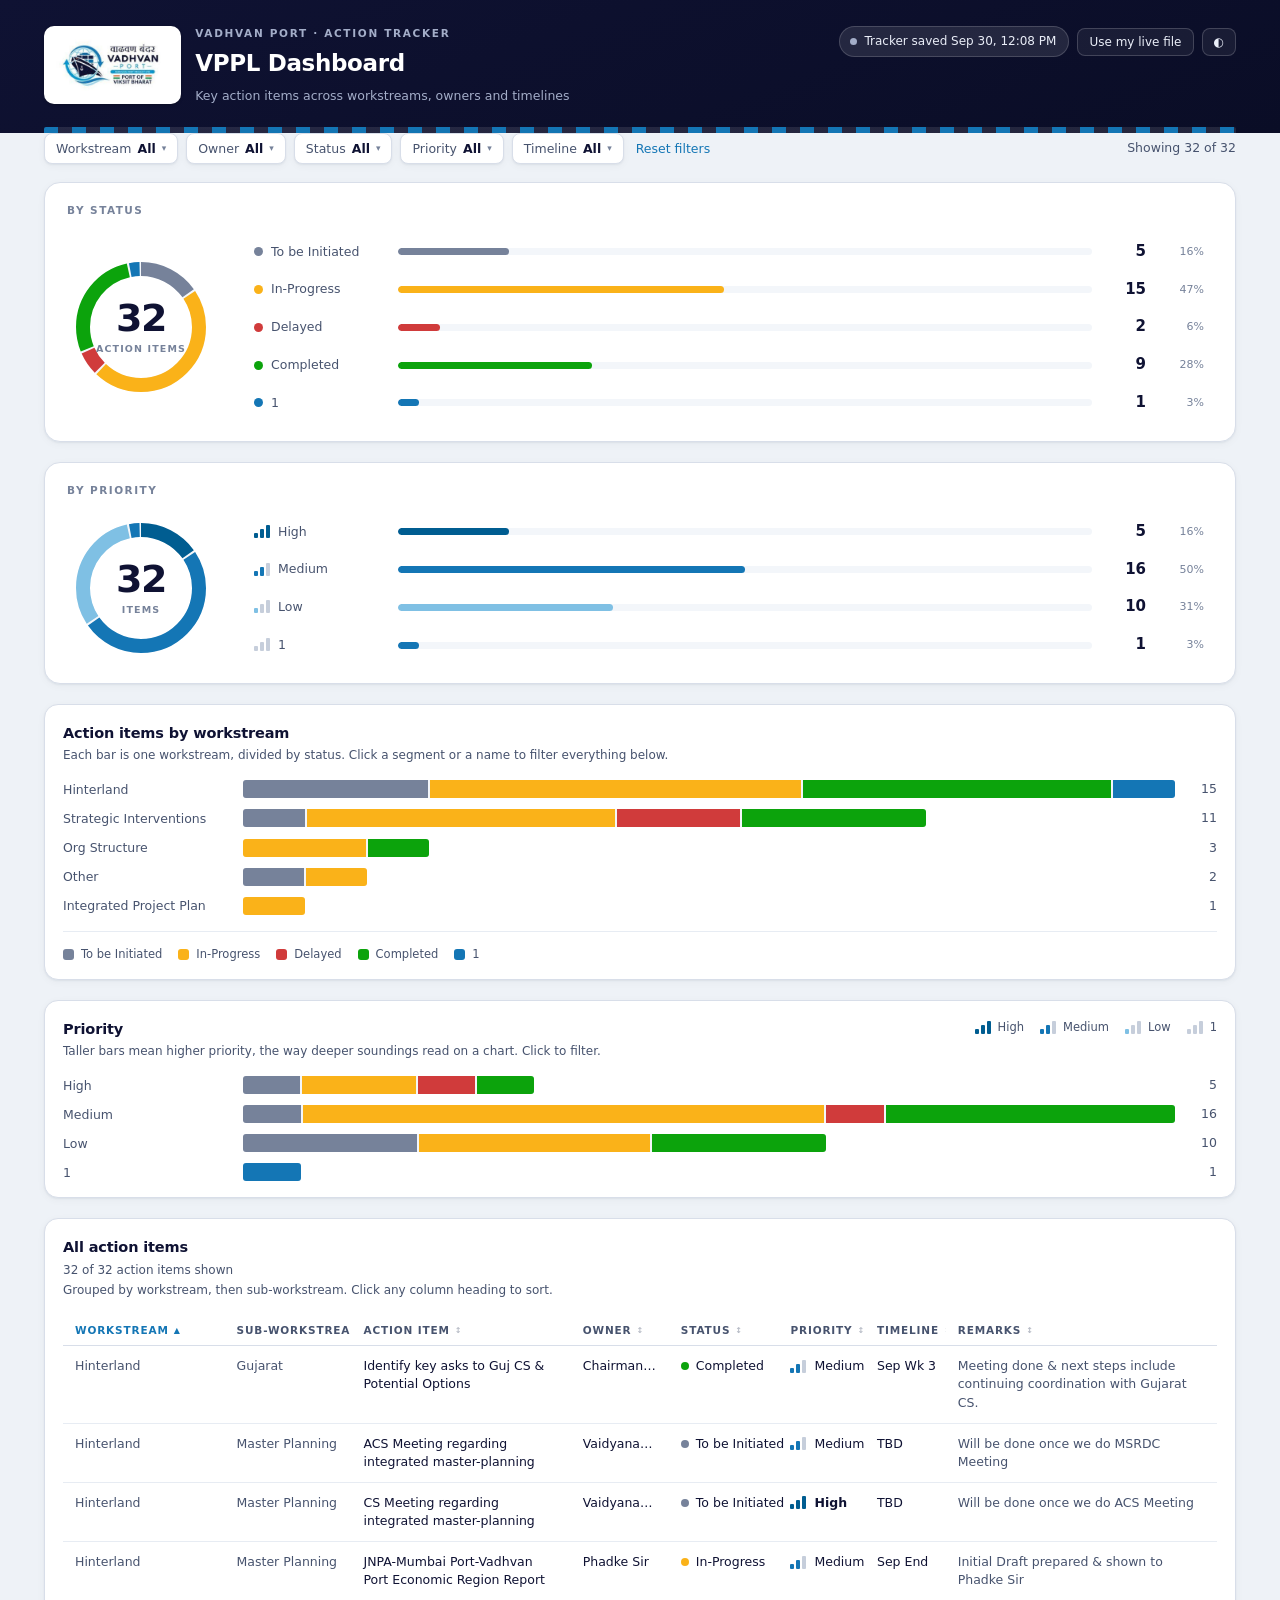
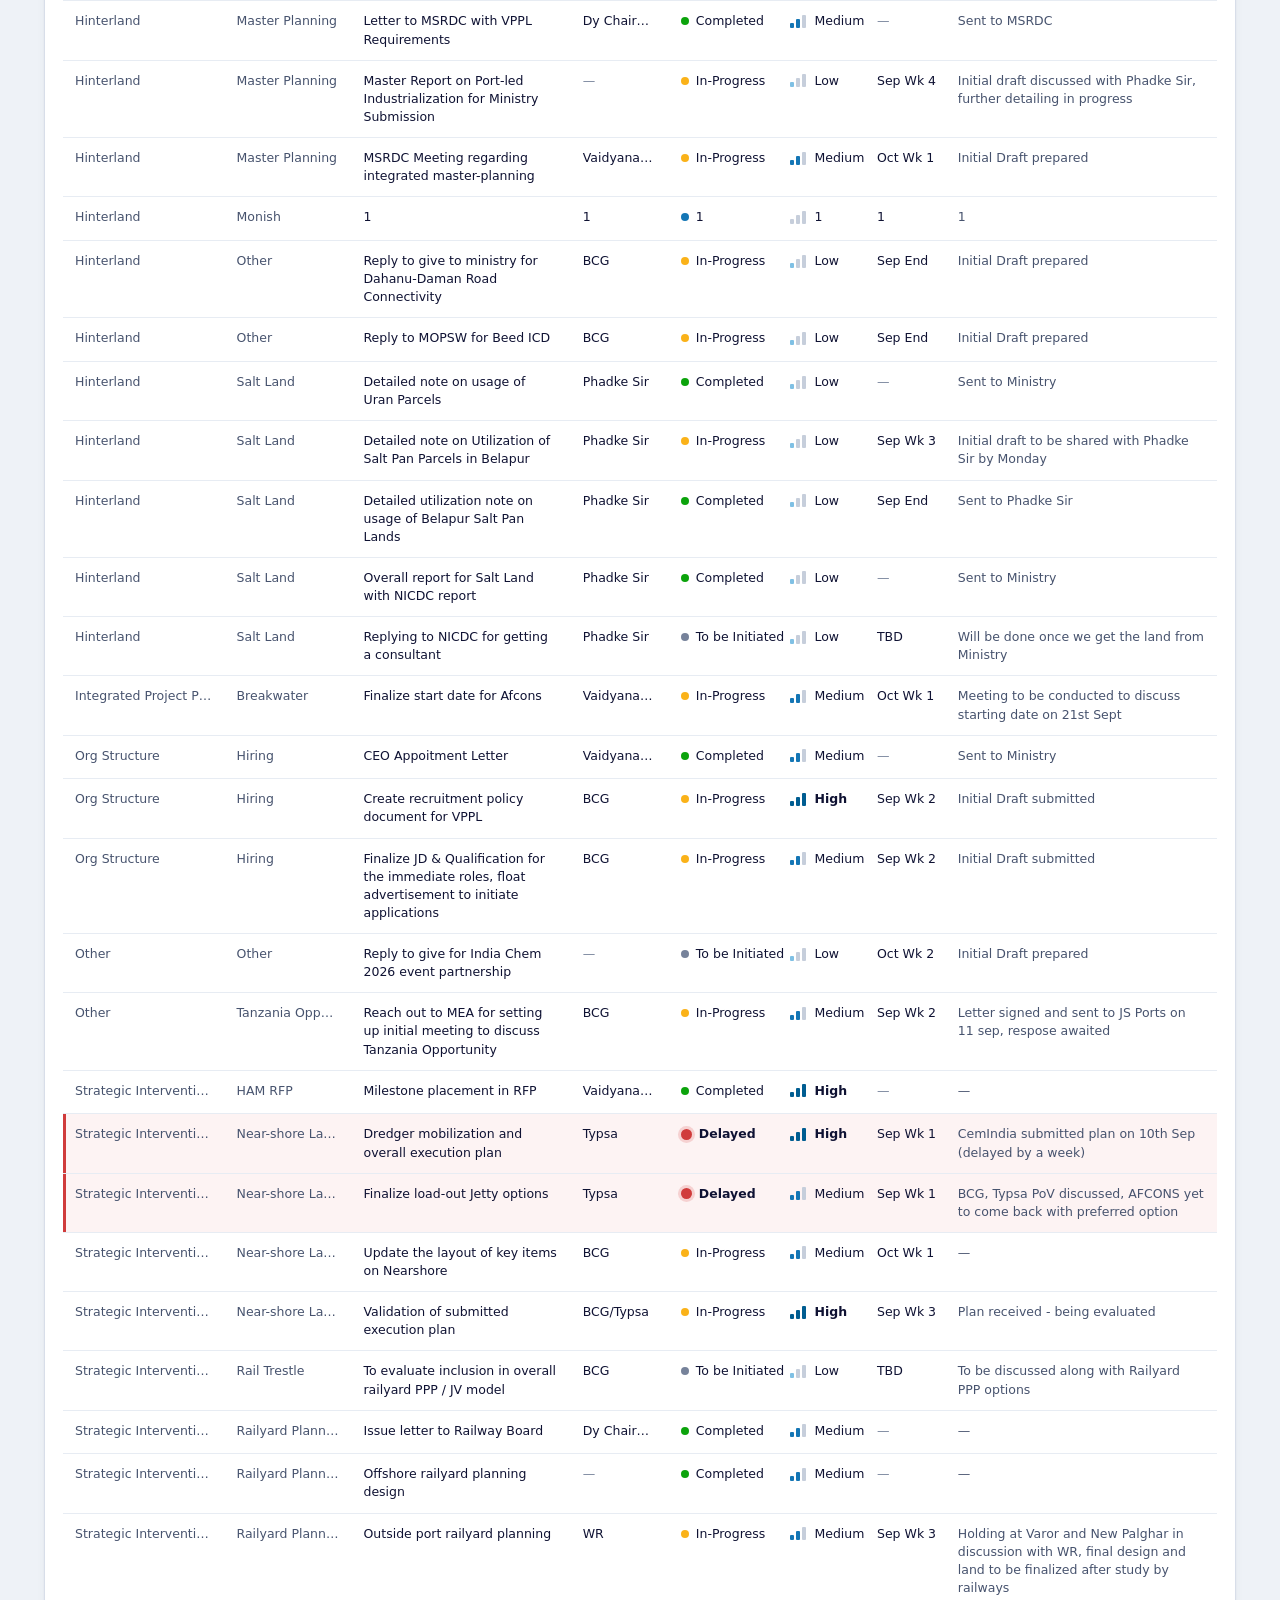
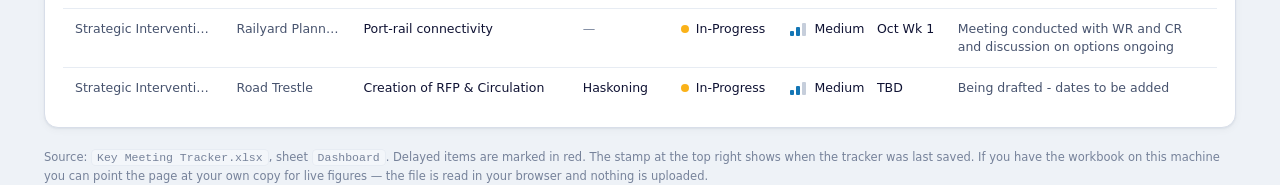
==== commit 67c23226: "Refresh dashboard data - 2026-09-30 17:44" ====
--- a/index.html
+++ b/index.html
@@ -4,8 +4,8 @@
 <meta charset="UTF-8">
 <meta name="viewport" content="width=device-width, initial-scale=1.0">
 <title>VPPL Dashboard</title>
-<link rel="stylesheet" href="base.css">
-<link rel="stylesheet" href="v3.css">
+<link rel="stylesheet" href="base.css?v=20260930174433">
+<link rel="stylesheet" href="v3.css?v=20260930174433">
 </head>
 <body>
 
@@ -13,7 +13,7 @@
   <div class="shell">
     <div class="masthead-inner">
       <div class="brand">
-        <span class="logo-chip"><img src="logo.png" alt="Vadhvan Port"></span>
+        <span class="logo-chip"><img src="logo.png?v=20260930174433" alt="Vadhvan Port"></span>
         <div>
           <p class="eyebrow">Vadhvan Port &middot; Action Tracker</p>
           <h1>VPPL Dashboard</h1>
@@ -126,8 +126,8 @@
 
 <div class="tip" id="tip" role="tooltip"></div>
 
-<script src="xlsx.full.min.js"></script>
-<script src="snapshot.js"></script>
-<script src="app.js"></script>
+<script src="xlsx.full.min.js?v=20260930174433"></script>
+<script src="snapshot.js?v=20260930174433"></script>
+<script src="app.js?v=20260930174433"></script>
 </body>
 </html>
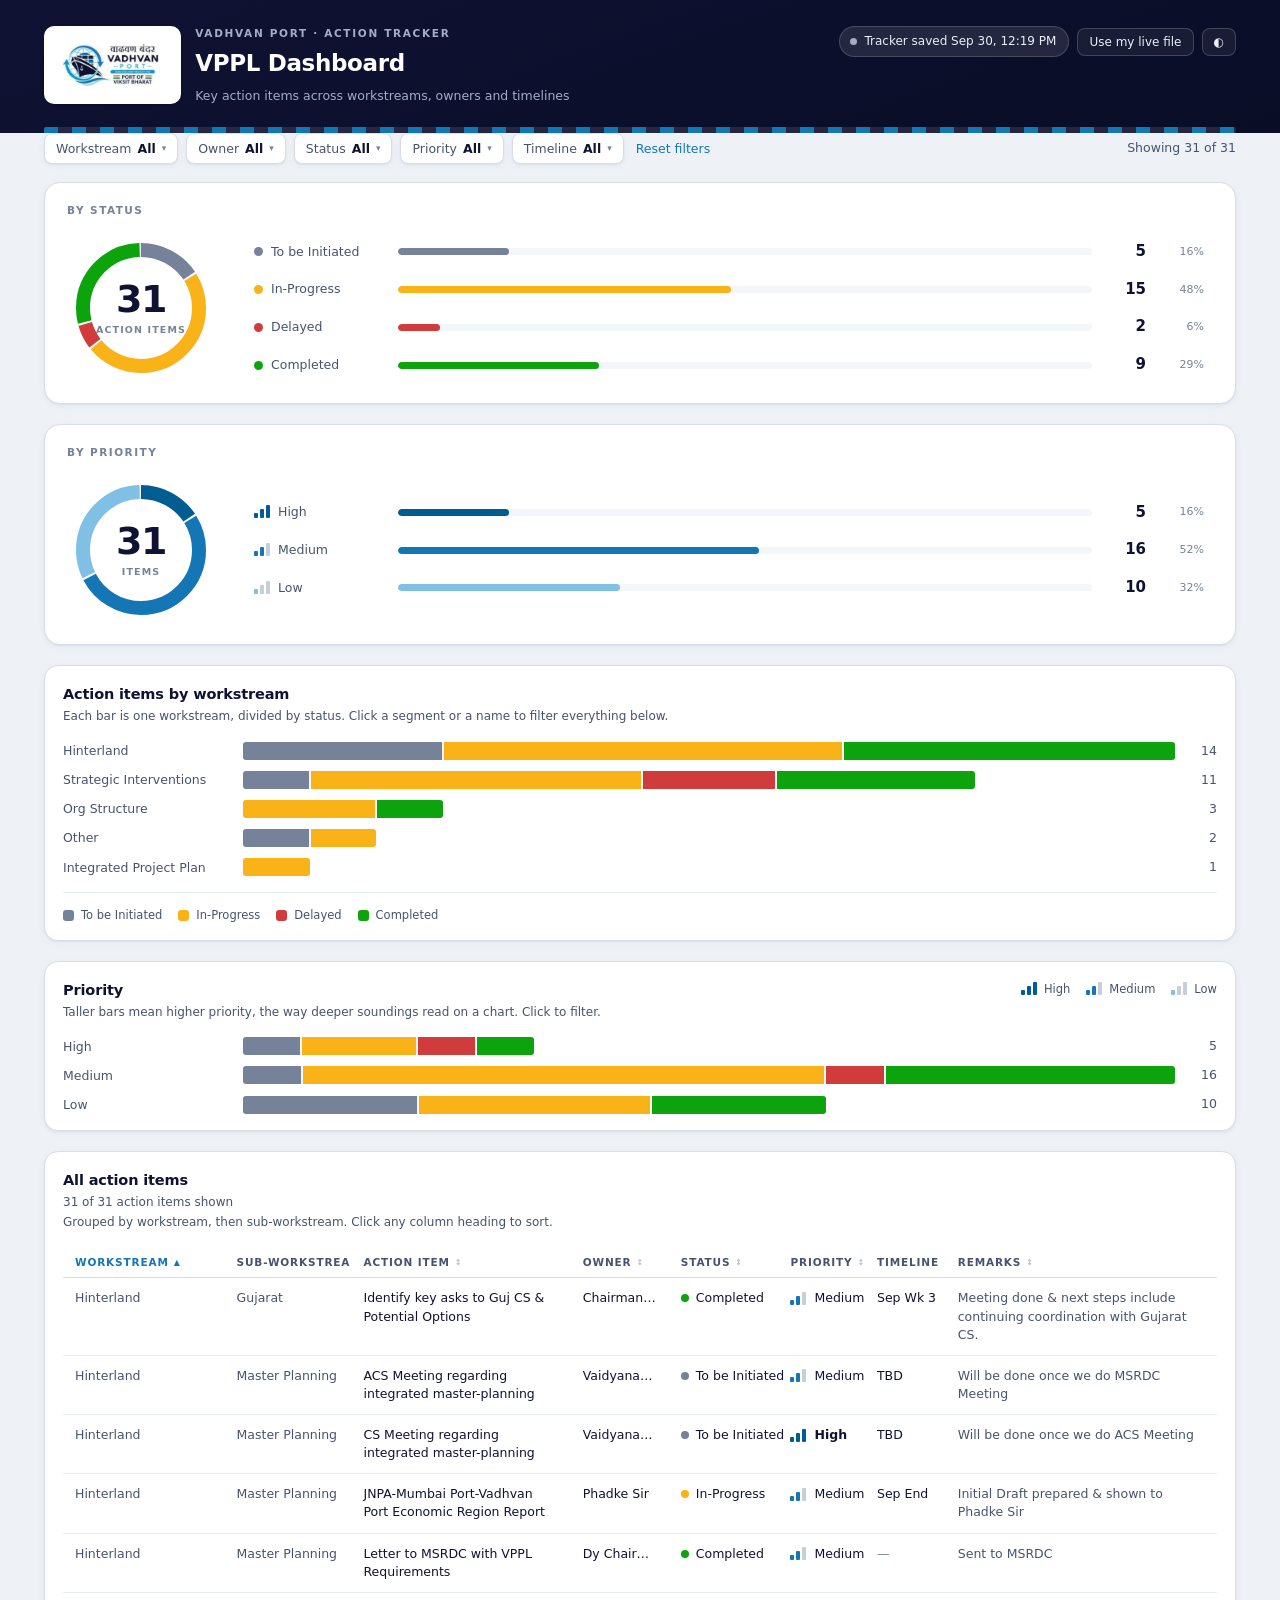
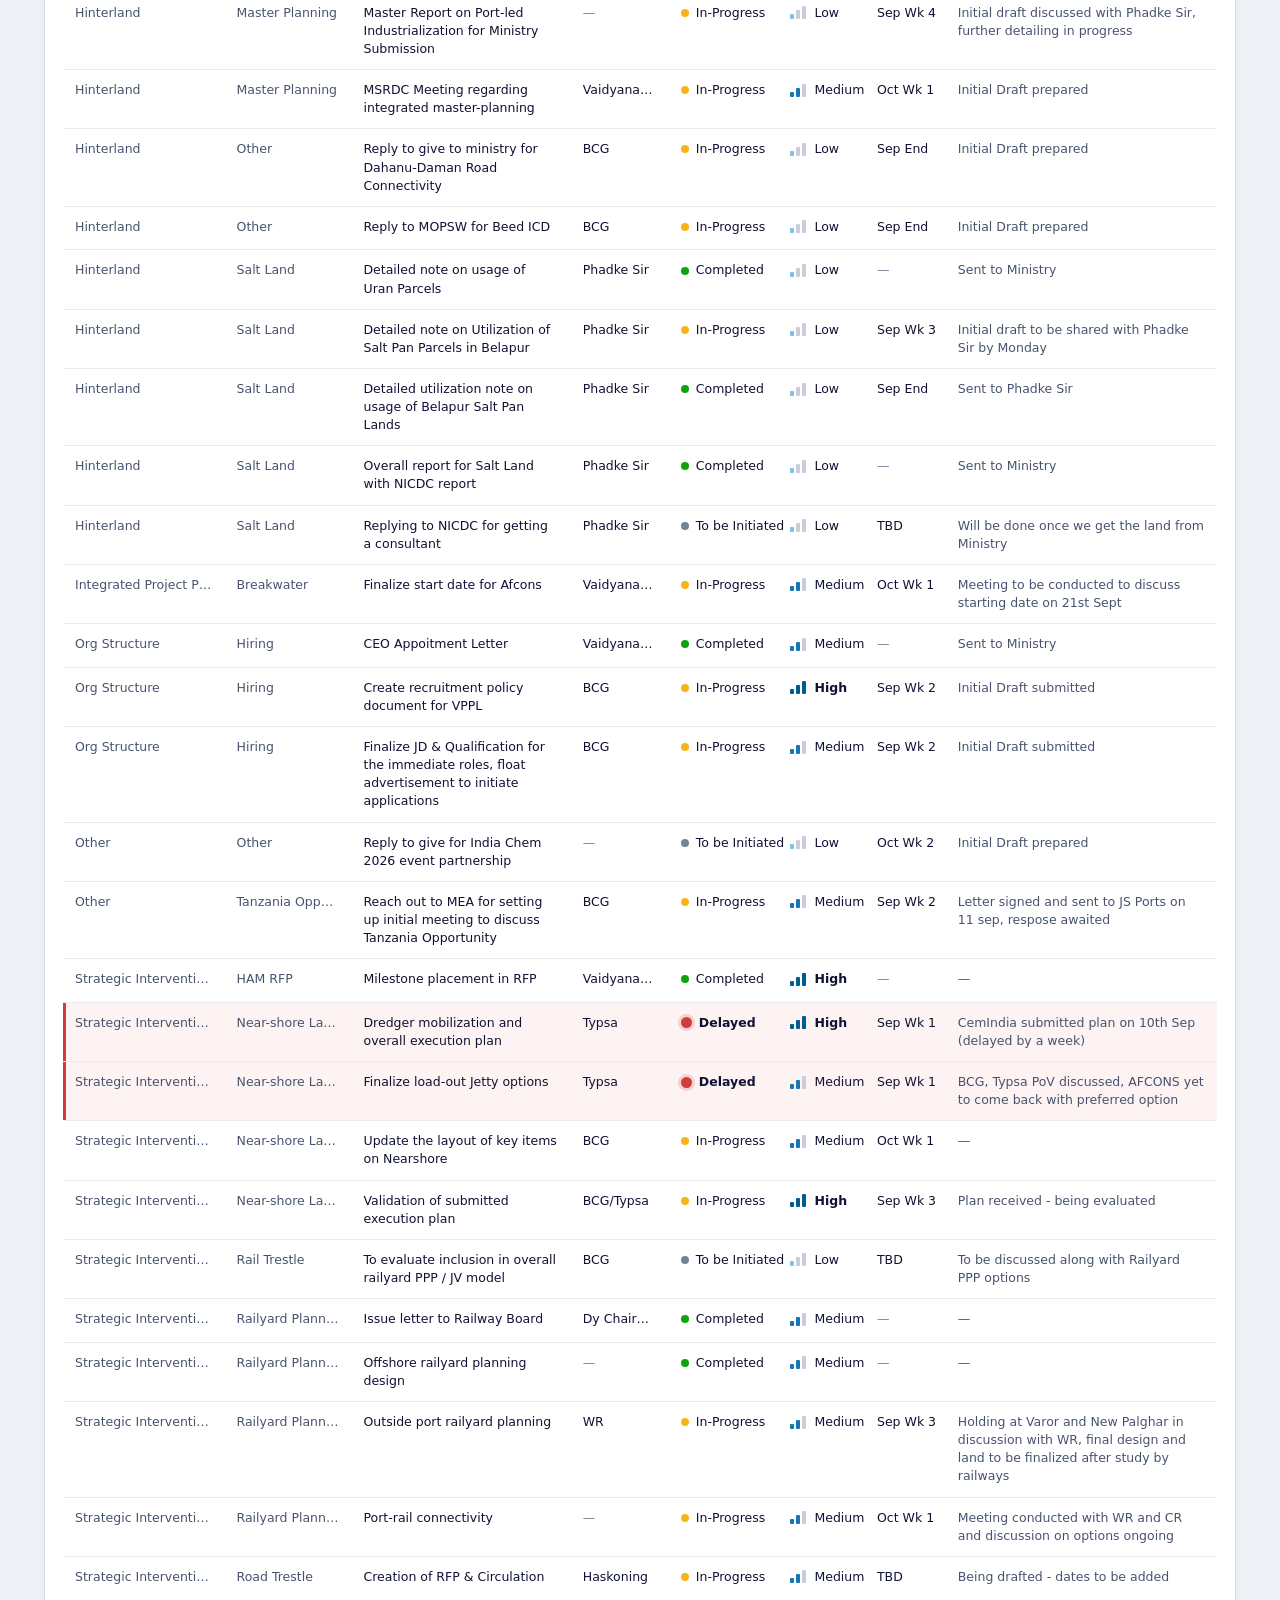
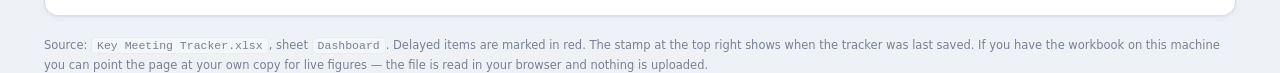
==== commit abf228d2: "Refresh dashboard data - 2026-09-30 17:50" ====
--- a/index.html
+++ b/index.html
@@ -4,8 +4,8 @@
 <meta charset="UTF-8">
 <meta name="viewport" content="width=device-width, initial-scale=1.0">
 <title>VPPL Dashboard</title>
-<link rel="stylesheet" href="base.css?v=20260930174433">
-<link rel="stylesheet" href="v3.css?v=20260930174433">
+<link rel="stylesheet" href="base.css?v=20260930175054">
+<link rel="stylesheet" href="v3.css?v=20260930175054">
 </head>
 <body>
 
@@ -13,7 +13,7 @@
   <div class="shell">
     <div class="masthead-inner">
       <div class="brand">
-        <span class="logo-chip"><img src="logo.png?v=20260930174433" alt="Vadhvan Port"></span>
+        <span class="logo-chip"><img src="logo.png?v=20260930175054" alt="Vadhvan Port"></span>
         <div>
           <p class="eyebrow">Vadhvan Port &middot; Action Tracker</p>
           <h1>VPPL Dashboard</h1>
@@ -126,8 +126,8 @@
 
 <div class="tip" id="tip" role="tooltip"></div>
 
-<script src="xlsx.full.min.js?v=20260930174433"></script>
-<script src="snapshot.js?v=20260930174433"></script>
-<script src="app.js?v=20260930174433"></script>
+<script src="xlsx.full.min.js?v=20260930175054"></script>
+<script src="snapshot.js?v=20260930175054"></script>
+<script src="app.js?v=20260930175054"></script>
 </body>
 </html>
